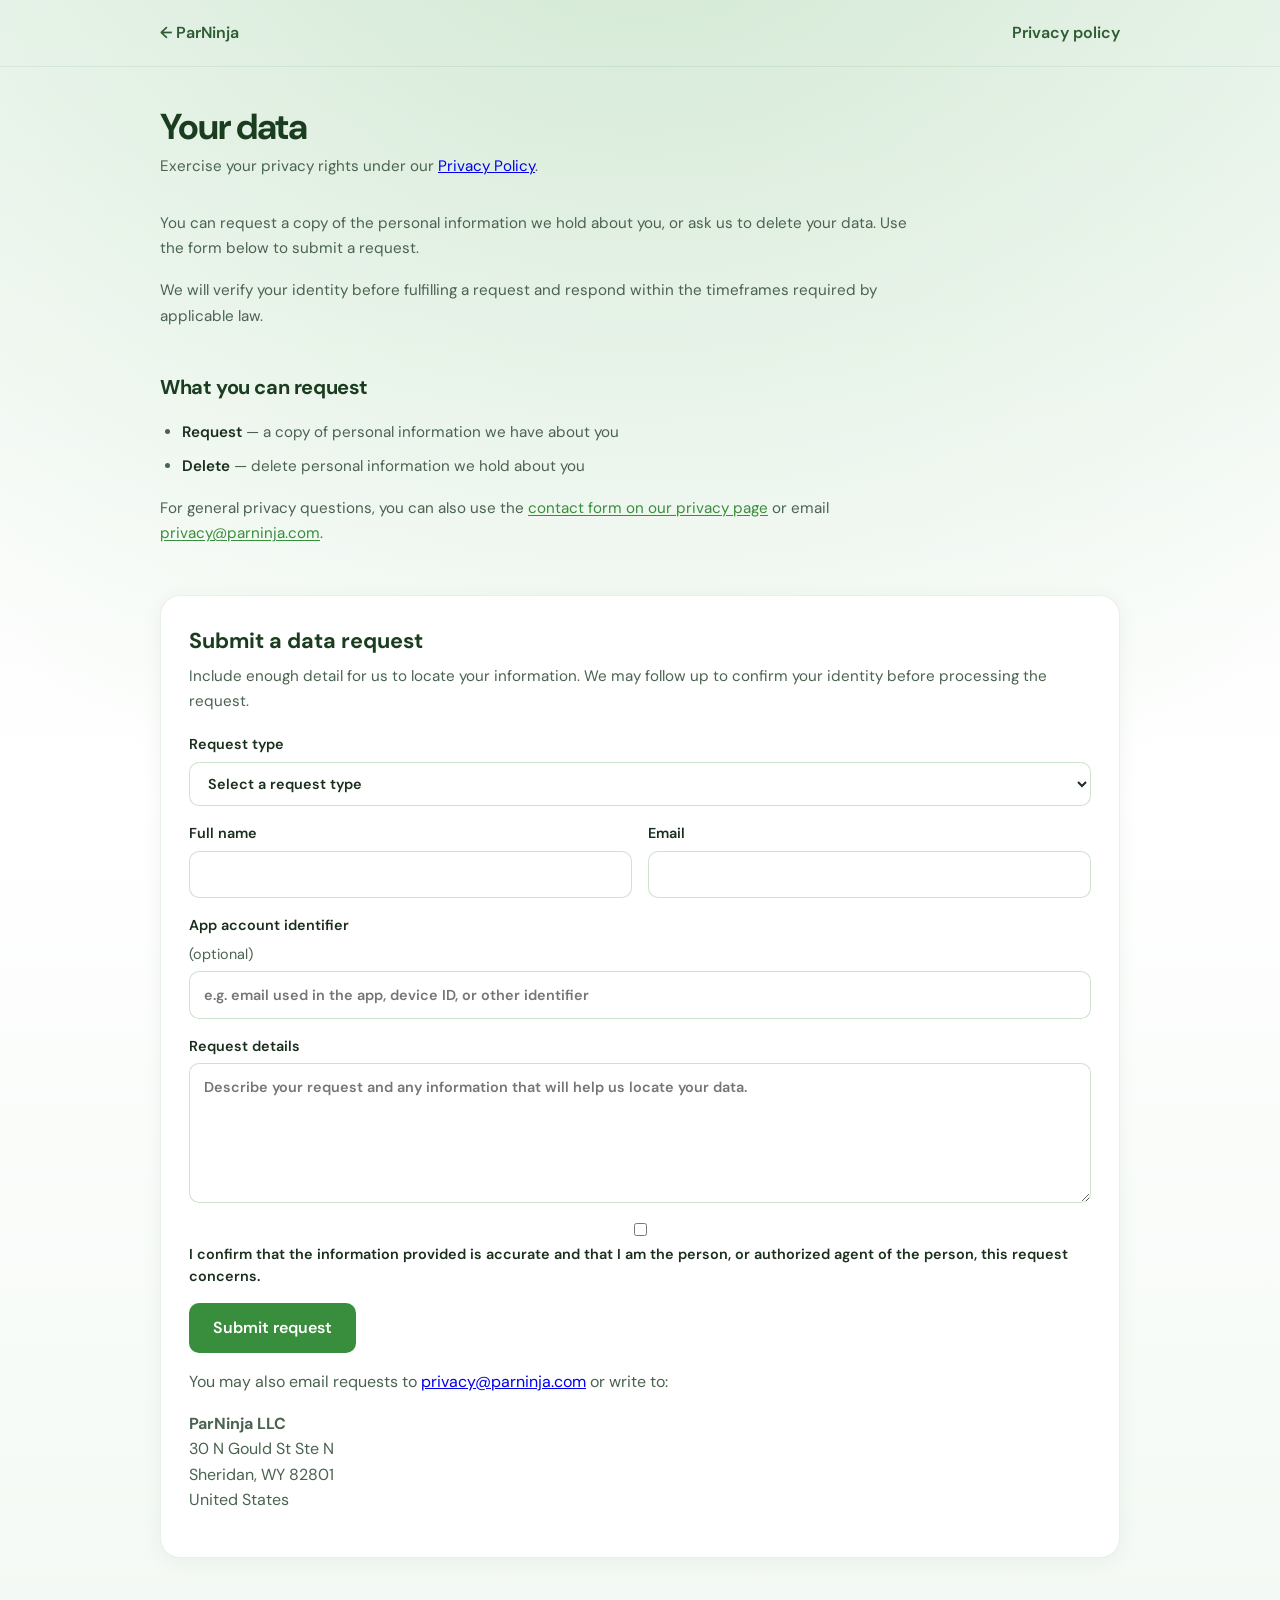
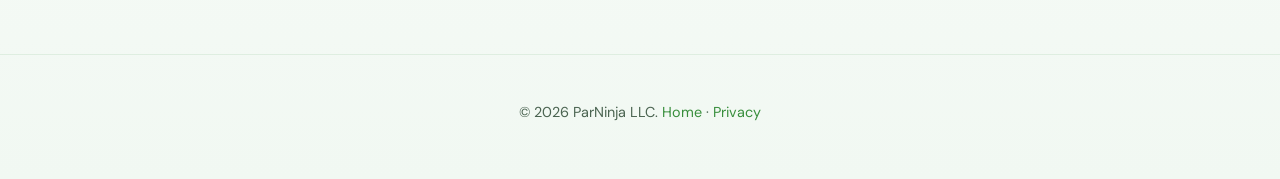
==== data/index.html @ b8168387 "Add privacy and data request pages for GitHub Pages. Includes cleaned privacy policy, FormSubmit con" ====
<!DOCTYPE html>
<html lang="en">
  <head>
    <meta charset="UTF-8" />
    <meta name="viewport" content="width=device-width, initial-scale=1.0" />
    <title>Your Data — ParNinja</title>
    <meta
      name="description"
      content="Request a copy of or deletion of your personal data held by ParNinja LLC."
    />
    <meta name="theme-color" content="#388e3c" />
    <link rel="icon" href="../assets/favicon.png" type="image/png" />
    <link rel="preconnect" href="https://fonts.googleapis.com" />
    <link rel="preconnect" href="https://fonts.gstatic.com" crossorigin />
    <link
      href="https://fonts.googleapis.com/css2?family=DM+Sans:ital,opsz,wght@0,9..40,400;0,9..40,600;0,9..40,700;1,9..40,400&display=swap"
      rel="stylesheet"
    />
    <link rel="stylesheet" href="../css/styles.css" />
    <link rel="stylesheet" href="../css/legal.css" />
  </head>
  <body>
    <div class="page">
      <header class="site-header">
        <div class="container">
          <a href="/">← ParNinja</a>
          <a href="/privacy">Privacy policy</a>
        </div>
      </header>

      <main class="container legal-page">
        <h1>Your data</h1>
        <p class="legal-updated">
          Exercise your privacy rights under our
          <a href="/privacy">Privacy Policy</a>.
        </p>

        <div class="legal-content">
          <p>
            You can request a copy of the personal information we hold about you, or ask us to delete
            your data. Use the form below to submit a request.
          </p>
          <p>We will verify your identity before fulfilling a request and respond within the timeframes required by applicable law.</p>
          <h2>What you can request</h2>
          <ul>
            <li><strong>Request</strong> — a copy of personal information we have about you</li>
            <li><strong>Delete</strong> — delete personal information we hold about you</li>
          </ul>
          <p>
            For general privacy questions, you can also use the
            <a href="/privacy#contact">contact form on our privacy page</a> or email
            <a href="mailto:privacy@parninja.com">privacy@parninja.com</a>.
          </p>
        </div>

        <section class="contact-section" id="request" aria-labelledby="request-heading">
          <h2 id="request-heading">Submit a data request</h2>
          <p>
            Include enough detail for us to locate your information. We may follow up to confirm your
            identity before processing the request.
          </p>

          <p class="form-notice" id="form-success" hidden>
            Thank you — your request was submitted. We will respond by email as soon as we can.
          </p>

          <form
            class="contact-form"
            id="data-request-form"
            action="https://formsubmit.co/privacy@parninja.com"
            method="POST"
          >
            <input type="hidden" name="_subject" value="ParNinja data request" />
            <input type="hidden" name="_captcha" value="false" />
            <input type="hidden" name="_next" value="https://parninja.com/data?sent=1" />
            <input type="text" name="_honey" tabindex="-1" autocomplete="off" hidden />

            <label>
              Request type
              <select name="request_type" required>
                <option value="">Select a request type</option>
                <option value="Request — copy of my data">Request — copy of my data</option>
                <option value="Delete — delete my data">Delete — delete my data</option>
              </select>
            </label>

            <div class="form-row form-row--split">
              <label>
                Full name
                <input type="text" name="name" required autocomplete="name" />
              </label>
              <label>
                Email
                <input type="email" name="email" required autocomplete="email" />
              </label>
            </div>

            <label>
              App account identifier <span class="label-hint">(optional)</span>
              <input
                type="text"
                name="account_id"
                autocomplete="off"
                placeholder="e.g. email used in the app, device ID, or other identifier"
              />
            </label>

            <label>
              Request details
              <textarea
                name="message"
                required
                placeholder="Describe your request and any information that will help us locate your data."
              ></textarea>
            </label>

            <label class="checkbox-label">
              <input type="checkbox" name="confirm" value="yes" required />
              <span>I confirm that the information provided is accurate and that I am the person, or authorized agent of the person, this request concerns.</span>
            </label>

            <button type="submit" class="form-submit">Submit request</button>
          </form>

          <div class="address-block">
            <p>
              You may also email requests to
              <a href="mailto:privacy@parninja.com">privacy@parninja.com</a> or write to:
            </p>
            <p>
              <strong>ParNinja LLC</strong><br />
              30 N Gould St Ste N<br />
              Sheridan, WY 82801<br />
              United States
            </p>
          </div>
        </section>
      </main>

      <footer class="site-footer">
        <div class="container">
          <p>
            &copy; <span id="footer-year"></span> ParNinja LLC.
            <a href="/">Home</a> · <a href="/privacy">Privacy</a>
          </p>
        </div>
      </footer>
    </div>

    <script>
      document.getElementById('footer-year').textContent = new Date().getFullYear();

      if (new URLSearchParams(window.location.search).get('sent') === '1') {
        document.getElementById('form-success').hidden = false;
        document.getElementById('data-request-form').hidden = true;
        history.replaceState(null, '', window.location.pathname + '#request');
      }
    </script>
  </body>
</html>
---- css/styles.css ----
:root {
  --green-900: #1b3d1f;
  --green-800: #2e5c32;
  --green-700: #388e3c;
  --green-600: #43a047;
  --green-100: #e8f5e9;
  --green-50: #f1f8f2;
  --text: #1a2e1c;
  --text-muted: #4a6350;
  --white: #ffffff;
  --shadow: 0 24px 48px rgba(27, 61, 31, 0.12);
  --radius: 20px;
}

*,
*::before,
*::after {
  box-sizing: border-box;
}

html {
  scroll-behavior: smooth;
}

body {
  margin: 0;
  min-height: 100vh;
  font-family: 'DM Sans', system-ui, -apple-system, BlinkMacSystemFont, 'Segoe UI', sans-serif;
  color: var(--text);
  background:
    radial-gradient(ellipse 80% 60% at 50% -10%, rgba(67, 160, 71, 0.18), transparent),
    linear-gradient(180deg, var(--green-50) 0%, #ffffff 45%, var(--green-50) 100%);
  line-height: 1.6;
}

.page {
  min-height: 100vh;
  display: flex;
  flex-direction: column;
}

.container {
  width: min(960px, calc(100% - 2rem));
  margin: 0 auto;
}

.hero {
  flex: 1;
  display: flex;
  align-items: center;
  padding: 4rem 0 3rem;
}

.hero-inner {
  display: grid;
  grid-template-columns: 1fr;
  gap: 2.5rem;
  align-items: center;
}

@media (min-width: 768px) {
  .hero-inner {
    grid-template-columns: 1.1fr 0.9fr;
    gap: 3rem;
  }
}

.brand-mark {
  display: inline-flex;
  align-items: center;
  gap: 0.75rem;
  margin-bottom: 1.25rem;
}

.brand-mark img {
  width: 52px;
  height: 52px;
  border-radius: 14px;
  box-shadow: 0 8px 24px rgba(56, 142, 60, 0.25);
}

.brand-mark span {
  font-size: 1.125rem;
  font-weight: 600;
  letter-spacing: -0.02em;
  color: var(--green-800);
}

h1 {
  margin: 0 0 1rem;
  font-size: clamp(2.25rem, 5vw, 3.25rem);
  font-weight: 700;
  line-height: 1.1;
  letter-spacing: -0.03em;
  color: var(--green-900);
}

.lead {
  margin: 0 0 2rem;
  font-size: clamp(1.05rem, 2.2vw, 1.2rem);
  color: var(--text-muted);
  max-width: 34ch;
}

.hero-visual {
  display: flex;
  justify-content: center;
}

.app-showcase {
  position: relative;
  width: min(280px, 70vw);
  aspect-ratio: 1;
  display: grid;
  place-items: center;
}

.app-showcase::before {
  content: '';
  position: absolute;
  inset: 8%;
  border-radius: 50%;
  background: radial-gradient(circle, rgba(67, 160, 71, 0.2) 0%, transparent 70%);
}

.app-showcase img {
  position: relative;
  width: 72%;
  height: auto;
  border-radius: 28px;
  box-shadow: var(--shadow);
}

.apps-section {
  padding: 0 0 4rem;
}

.section-label {
  margin: 0 0 1rem;
  font-size: 0.8rem;
  font-weight: 600;
  letter-spacing: 0.08em;
  text-transform: uppercase;
  color: var(--green-700);
}

.apps-grid {
  display: grid;
  gap: 1.25rem;
}

.app-card {
  background: var(--white);
  border: 1px solid rgba(56, 142, 60, 0.12);
  border-radius: var(--radius);
  padding: 1.5rem;
  box-shadow: 0 4px 20px rgba(27, 61, 31, 0.06);
}

.app-card-header {
  display: flex;
  align-items: flex-start;
  gap: 1rem;
  margin-bottom: 1.25rem;
}

.app-card-header img {
  width: 64px;
  height: 64px;
  border-radius: 16px;
  flex-shrink: 0;
}

.app-card h2 {
  margin: 0 0 0.35rem;
  font-size: 1.35rem;
  font-weight: 700;
  letter-spacing: -0.02em;
  color: var(--green-900);
}

.app-card p {
  margin: 0;
  color: var(--text-muted);
  font-size: 0.95rem;
}

.store-links {
  display: flex;
  flex-wrap: wrap;
  gap: 0.75rem;
  align-items: center;
}

.store-badge {
  display: inline-flex;
  align-items: center;
  gap: 0.65rem;
  padding: 0.65rem 1rem 0.65rem 0.85rem;
  border-radius: 12px;
  background: var(--green-900);
  color: var(--white);
  text-decoration: none;
  transition: transform 0.15s ease, background 0.15s ease;
}

.store-badge:hover {
  background: var(--green-800);
  transform: translateY(-1px);
}

.store-badge svg {
  flex-shrink: 0;
}

.store-badge-text {
  display: flex;
  flex-direction: column;
  line-height: 1.15;
}

.store-badge-label {
  font-size: 0.65rem;
  opacity: 0.85;
}

.store-badge-name {
  font-size: 1rem;
  font-weight: 600;
}

.coming-soon {
  display: inline-flex;
  align-items: center;
  padding: 0.5rem 0.85rem;
  border-radius: 999px;
  background: var(--green-100);
  color: var(--green-800);
  font-size: 0.85rem;
  font-weight: 600;
}

.site-footer {
  padding: 2rem 0 2.5rem;
  border-top: 1px solid rgba(56, 142, 60, 0.1);
  text-align: center;
  color: var(--text-muted);
  font-size: 0.9rem;
}

.site-footer a {
  color: var(--green-700);
  text-decoration: none;
}

.site-footer a:hover {
  text-decoration: underline;
}
---- css/legal.css ----
.site-header {
  padding: 1.25rem 0;
  border-bottom: 1px solid rgba(56, 142, 60, 0.1);
}

.site-header .container {
  display: flex;
  align-items: center;
  justify-content: space-between;
  gap: 1rem;
}

.site-header a {
  color: var(--green-800);
  text-decoration: none;
  font-weight: 600;
}

.site-header a:hover {
  color: var(--green-700);
}

.legal-page {
  padding: 2.5rem 0 4rem;
}

.legal-page h1 {
  margin: 0 0 0.5rem;
  font-size: clamp(1.75rem, 4vw, 2.25rem);
  color: var(--green-900);
}

.legal-updated {
  margin: 0 0 2rem;
  color: var(--text-muted);
  font-size: 0.95rem;
}

.legal-content {
  max-width: 48rem;
  font-size: 0.95rem;
  line-height: 1.7;
  color: var(--text);
}

.legal-content h2 {
  margin: 2.5rem 0 1rem;
  font-size: 1.25rem;
  color: var(--green-900);
  letter-spacing: -0.02em;
}

.legal-content h3 {
  margin: 1.75rem 0 0.75rem;
  font-size: 1.05rem;
  color: var(--green-800);
}

.legal-content p {
  margin: 0 0 1rem;
  color: var(--text-muted);
}

.legal-content ul,
.legal-content ol {
  margin: 0 0 1rem;
  padding-left: 1.35rem;
  color: var(--text-muted);
}

.legal-content li {
  margin-bottom: 0.5rem;
}

.legal-content a {
  color: var(--green-700);
  text-decoration: underline;
  text-underline-offset: 2px;
}

.legal-content a:hover {
  color: var(--green-800);
}

.legal-content strong {
  color: var(--text);
  font-weight: 600;
}

.legal-lead {
  font-style: italic;
}

.legal-content table {
  width: 100%;
  border-collapse: collapse;
  margin: 1rem 0 1.5rem;
  font-size: 0.9rem;
}

.legal-content th,
.legal-content td {
  border: 1px solid rgba(56, 142, 60, 0.2);
  padding: 0.65rem 0.75rem;
  text-align: left;
  vertical-align: top;
}

.legal-content th {
  background: var(--green-50);
  color: var(--green-900);
  font-weight: 600;
}

.legal-content td {
  color: var(--text-muted);
}

.toc-list {
  list-style: none;
  padding: 0;
  margin: 0 0 2rem;
}

.toc-list li {
  margin-bottom: 0.35rem;
}

.contact-section {
  margin: 3rem 0 2rem;
  padding: 1.75rem;
  background: var(--white);
  border: 1px solid rgba(56, 142, 60, 0.12);
  border-radius: var(--radius);
  box-shadow: 0 4px 20px rgba(27, 61, 31, 0.06);
}

.contact-section h2 {
  margin: 0 0 0.35rem;
  font-size: 1.35rem;
  color: var(--green-900);
}

.contact-section > p {
  margin: 0 0 1.25rem;
  color: var(--text-muted);
  font-size: 0.95rem;
}

.contact-form {
  display: grid;
  gap: 1rem;
}

.form-row {
  display: grid;
  gap: 1rem;
}

@media (min-width: 600px) {
  .form-row--split {
    grid-template-columns: 1fr 1fr;
  }
}

.contact-form label {
  display: grid;
  gap: 0.35rem;
  font-size: 0.9rem;
  font-weight: 600;
  color: var(--text);
}

.contact-form input,
.contact-form textarea,
.contact-form select {
  width: 100%;
  padding: 0.7rem 0.85rem;
  border: 1px solid rgba(56, 142, 60, 0.25);
  border-radius: 10px;
  font: inherit;
  color: var(--text);
  background: var(--white);
}

.contact-form input:focus,
.contact-form textarea:focus,
.contact-form select:focus {
  outline: 2px solid rgba(56, 142, 60, 0.35);
  outline-offset: 1px;
  border-color: var(--green-600);
}

.contact-form textarea {
  min-height: 140px;
  resize: vertical;
}

.form-submit {
  justify-self: start;
  padding: 0.75rem 1.5rem;
  border: none;
  border-radius: 10px;
  background: var(--green-700);
  color: var(--white);
  font: inherit;
  font-weight: 600;
  cursor: pointer;
  transition: background 0.15s ease;
}

.form-submit:hover {
  background: var(--green-800);
}

.form-notice {
  margin: 0;
  padding: 0.85rem 1rem;
  border-radius: 10px;
  background: var(--green-100);
  color: var(--green-800);
  font-size: 0.9rem;
}

.form-notice[hidden] {
  display: none;
}

.label-hint {
  font-weight: 400;
  color: var(--text-muted);
}

.checkbox-label {
  display: flex;
  align-items: flex-start;
  gap: 0.65rem;
  font-weight: 400;
  color: var(--text-muted);
  line-height: 1.5;
}

.checkbox-label input {
  width: auto;
  margin-top: 0.2rem;
  flex-shrink: 0;
}

.address-block {
  margin-top: 1rem;
  color: var(--text-muted);
  line-height: 1.6;
}
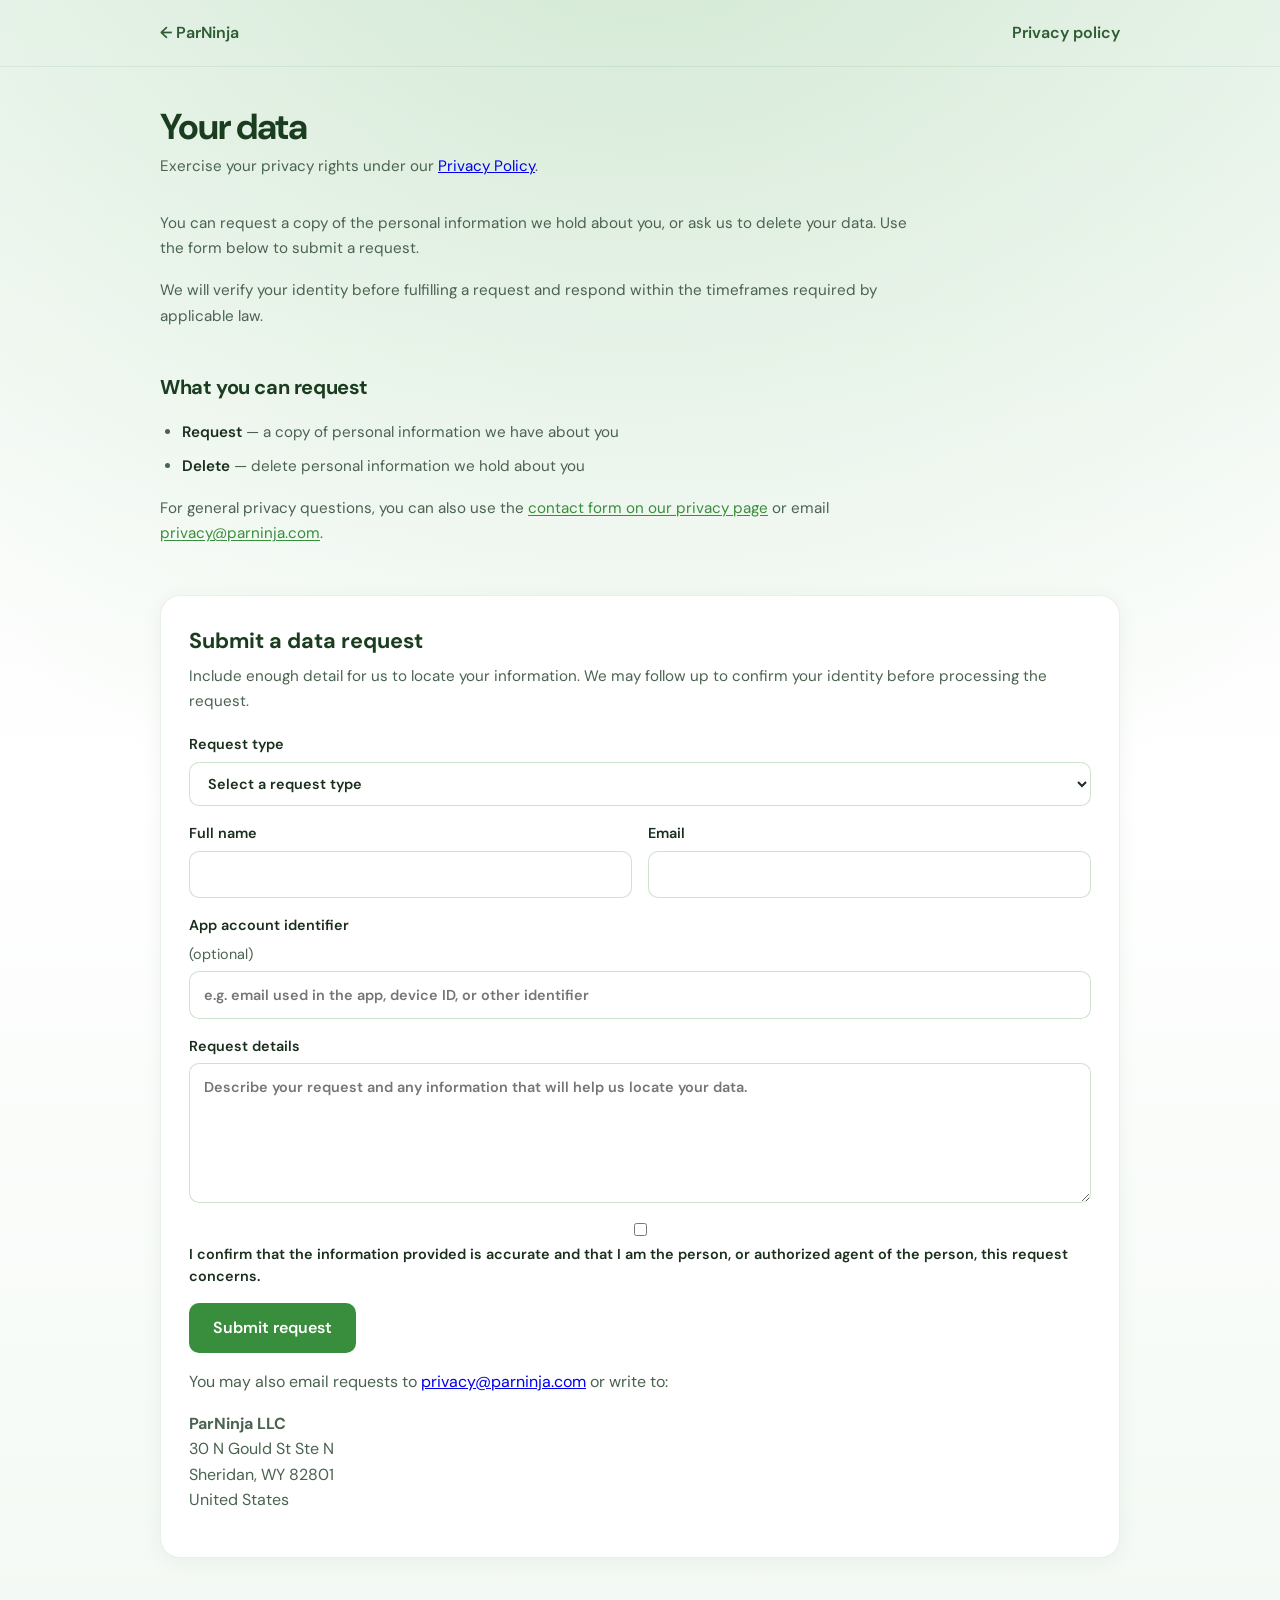
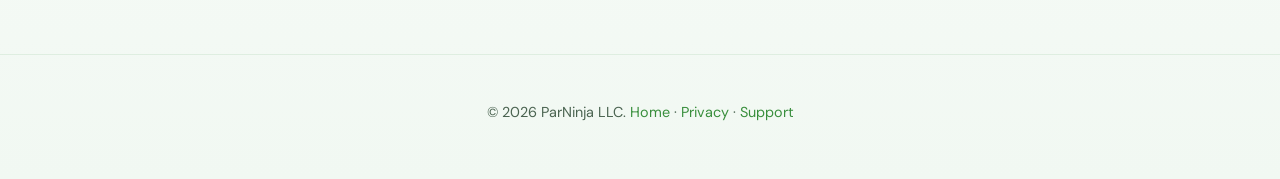
==== commit e0eb1656: "Add support page that routes contact form to support@parninja.com. Co-authored-by: Cursor <cursorage" ====
--- a/data/index.html
+++ b/data/index.html
@@ -9,7 +9,7 @@
       content="Request a copy of or deletion of your personal data held by ParNinja LLC."
     />
     <meta name="theme-color" content="#388e3c" />
-    <link rel="icon" href="../assets/favicon.png" type="image/png" />
+    <link rel="icon" href="../assets/favicon.ico" sizes="any" />
     <link rel="preconnect" href="https://fonts.googleapis.com" />
     <link rel="preconnect" href="https://fonts.gstatic.com" crossorigin />
     <link
@@ -141,7 +141,8 @@
         <div class="container">
           <p>
             &copy; <span id="footer-year"></span> ParNinja LLC.
-            <a href="/">Home</a> · <a href="/privacy">Privacy</a>
+            <a href="/">Home</a> · <a href="/privacy">Privacy</a> ·
+            <a href="/support">Support</a>
           </p>
         </div>
       </footer>
--- a/css/styles.css
+++ b/css/styles.css
@@ -52,17 +52,7 @@
 }
 
 .hero-inner {
-  display: grid;
-  grid-template-columns: 1fr;
-  gap: 2.5rem;
-  align-items: center;
-}
-
-@media (min-width: 768px) {
-  .hero-inner {
-    grid-template-columns: 1.1fr 0.9fr;
-    gap: 3rem;
-  }
+  max-width: 40rem;
 }
 
 .brand-mark {
@@ -102,33 +92,113 @@
   max-width: 34ch;
 }
 
-.hero-visual {
-  display: flex;
+.screenshots-section {
+  padding: 0 0 3rem;
+}
+
+.carousel {
+  position: relative;
+  max-width: 320px;
+  margin: 0 auto;
+}
+
+.carousel-viewport {
+  overflow: hidden;
+  border-radius: 28px;
+  background: var(--white);
+  border: 1px solid rgba(56, 142, 60, 0.12);
+  box-shadow: var(--shadow);
+}
+
+.carousel-track {
+  display: flex;
+  transition: transform 0.45s cubic-bezier(0.4, 0, 0.2, 1);
+}
+
+.carousel-slide {
+  flex: 0 0 100%;
+  min-width: 0;
+}
+
+.carousel-slide img {
+  display: block;
+  width: 100%;
+  height: auto;
+  vertical-align: middle;
+}
+
+.carousel-btn {
+  position: absolute;
+  top: 50%;
+  transform: translateY(-50%);
+  display: flex;
+  align-items: center;
   justify-content: center;
-}
-
-.app-showcase {
-  position: relative;
-  width: min(280px, 70vw);
-  aspect-ratio: 1;
-  display: grid;
-  place-items: center;
-}
-
-.app-showcase::before {
-  content: '';
-  position: absolute;
-  inset: 8%;
+  width: 2.25rem;
+  height: 2.25rem;
+  padding: 0;
+  border: none;
   border-radius: 50%;
-  background: radial-gradient(circle, rgba(67, 160, 71, 0.2) 0%, transparent 70%);
-}
-
-.app-showcase img {
-  position: relative;
-  width: 72%;
-  height: auto;
-  border-radius: 28px;
-  box-shadow: var(--shadow);
+  background: var(--white);
+  color: var(--green-800);
+  box-shadow: 0 4px 16px rgba(27, 61, 31, 0.15);
+  cursor: pointer;
+  transition: background 0.15s ease, transform 0.15s ease;
+  z-index: 1;
+}
+
+.carousel-btn:hover {
+  background: var(--green-100);
+  transform: translateY(-50%) scale(1.05);
+}
+
+.carousel-btn-prev {
+  left: -0.75rem;
+}
+
+.carousel-btn-next {
+  right: -0.75rem;
+}
+
+.carousel-dots {
+  display: flex;
+  justify-content: center;
+  gap: 0.5rem;
+  margin-top: 1.25rem;
+}
+
+.carousel-dot {
+  width: 0.5rem;
+  height: 0.5rem;
+  padding: 0;
+  border: none;
+  border-radius: 50%;
+  background: rgba(56, 142, 60, 0.25);
+  cursor: pointer;
+  transition: background 0.2s ease, transform 0.2s ease;
+}
+
+.carousel-dot.is-active {
+  background: var(--green-700);
+  transform: scale(1.25);
+}
+
+.carousel-dot:hover {
+  background: var(--green-600);
+}
+
+@media (min-width: 768px) {
+  .carousel {
+    max-width: 280px;
+  }
+
+  .carousel-btn-prev {
+    left: -1.25rem;
+  }
+
+  .carousel-btn-next {
+    right: -1.25rem;
+  }
 }
 
 .apps-section {
@@ -158,17 +228,7 @@
 }
 
 .app-card-header {
-  display: flex;
-  align-items: flex-start;
-  gap: 1rem;
   margin-bottom: 1.25rem;
-}
-
-.app-card-header img {
-  width: 64px;
-  height: 64px;
-  border-radius: 16px;
-  flex-shrink: 0;
 }
 
 .app-card h2 {
